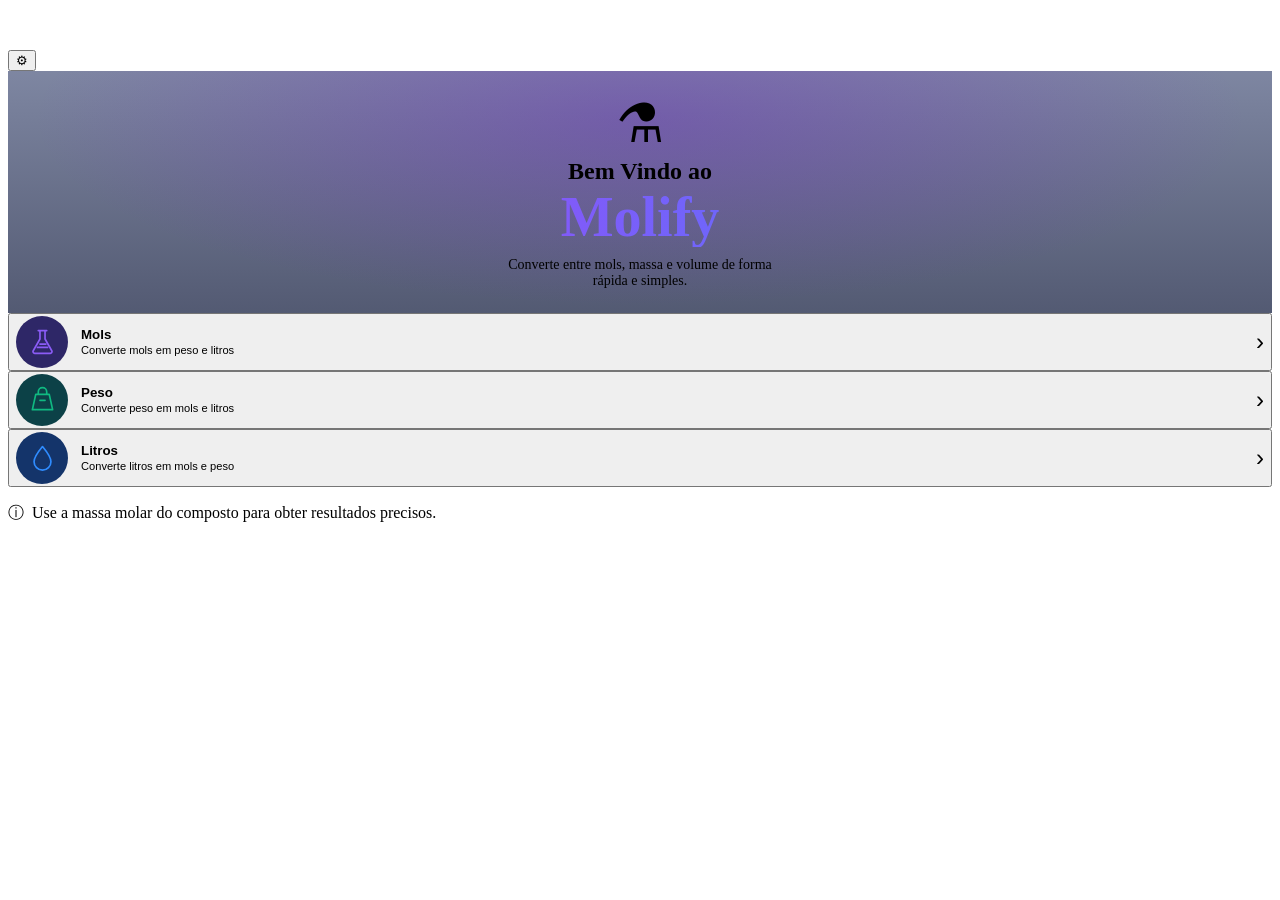
==== volume_molar/index.html @ 455bd603 "iniciando projeto volume molar" ====
<!DOCTYPE html>
<html lang="pt-PT">
<head>
  <meta charset="UTF-8">
  <meta name="viewport" content="width=device-width, initial-scale=1.0">
  <meta name="theme-color" content="#060b1f">
  <title>Molify</title>
  <link rel="stylesheet" href="styles.css">
</head>
<body>
  <!-- O JavaScript desenha aqui os ecrãs: início, cálculo e seleção de compostos. -->
  <main class="app" id="app" data-mode="mols" aria-live="polite"></main>
  <div id="toast" class="note" role="alert" hidden></div>
  <script src="script.js" defer></script>
</body>
</html>
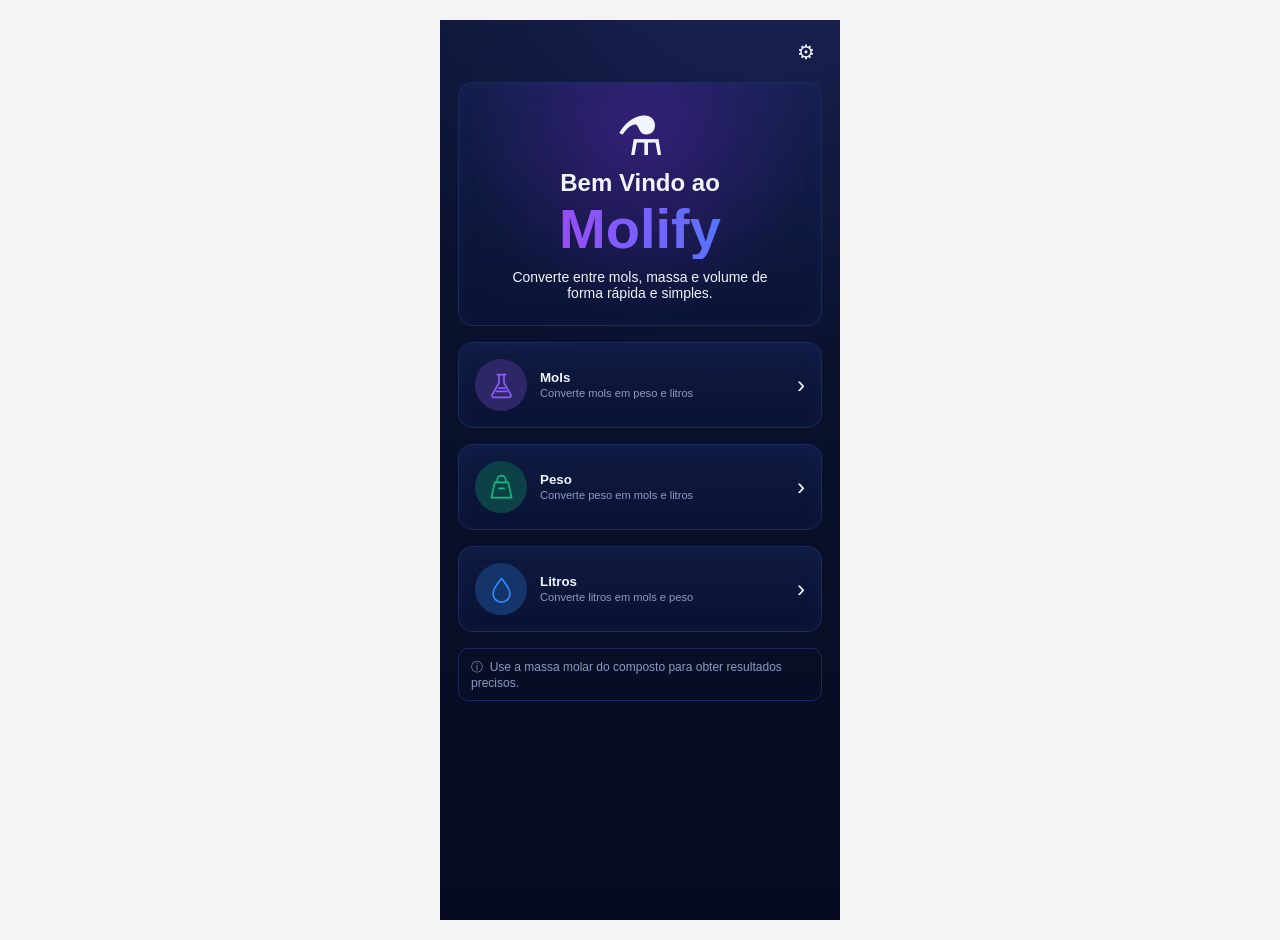
==== commit 10d6f3cc: "Merge remote-tracking branch 'upstream/main'" ====
--- a/volume_molar/index.html
+++ b/volume_molar/index.html
@@ -5,12 +5,12 @@
   <meta name="viewport" content="width=device-width, initial-scale=1.0">
   <meta name="theme-color" content="#060b1f">
   <title>Molify</title>
-  <link rel="stylesheet" href="styles.css">
+  <link rel="stylesheet" href="../style.css">
 </head>
 <body>
   <!-- O JavaScript desenha aqui os ecrãs: início, cálculo e seleção de compostos. -->
   <main class="app" id="app" data-mode="mols" aria-live="polite"></main>
   <div id="toast" class="note" role="alert" hidden></div>
-  <script src="script.js" defer></script>
+  <script type="module" src="script.js"></script>
 </body>
 </html>
--- a/style.css
+++ b/style.css
@@ -0,0 +1,526 @@
+
+* {
+  box-sizing: border-box;
+}
+:root {
+  --bg: #060b1f;
+  --bg-2: #0b1433;
+  --card: #0d1838;
+  --border: #22397a;
+  --border-soft: #1a2a5e;
+  --text: #f1f5ff;
+  --muted: #8d9bc4;
+
+  --mols: #8b5cf6;
+  --peso: #10b981;
+  --litros: #2f8cff;
+
+  --accent: var(--mols);
+  --radius: 14px;
+}
+
+.app[data-mode="mols"]   { --accent: var(--mols); }
+.app[data-mode="peso"]   { --accent: var(--peso); }
+.app[data-mode="litros"] { --accent: var(--litros); }
+
+* { box-sizing: border-box; margin: 0; padding: 0; }
+
+body {
+  min-height: 100vh;
+  display: flex;
+  justify-content: center;
+  background: #02040d;
+  font-family: "Inter", system-ui, -apple-system, "Segoe UI", sans-serif;
+  color: var(--text);
+}
+
+.app {
+  width: 100%;
+  max-width: 400px;
+  min-height: 100vh;
+  padding: 20px 18px 28px;
+  background:
+    radial-gradient(circle at 80% -10%, rgba(99, 102, 241, .18), transparent 45%),
+    linear-gradient(180deg, var(--bg-2), var(--bg));
+}
+
+.header {
+  display: flex;
+  align-items: center;
+  justify-content: space-between;
+  margin-bottom: 18px;
+}
+.header h1 { font-size: 22px; font-weight: 700; }
+.icon-btn {
+  background: none;
+  border: 0;
+  color: var(--text);
+  font-size: 20px;
+  cursor: pointer;
+  width: 32px;
+}
+
+.tabs {
+  display: flex;
+  justify-content: space-around;
+  margin-bottom: 20px;
+}
+.tab {
+  background: none;
+  border: 0;
+  color: var(--muted);
+  display: flex;
+  flex-direction: column;
+  align-items: center;
+  gap: 8px;
+  font-size: 14px;
+  cursor: pointer;
+  padding-bottom: 8px;
+  position: relative;
+  transition: color .2s;
+}
+.tab .circle {
+  width: 56px;
+  height: 56px;
+  border-radius: 50%;
+  display: grid;
+  place-items: center;
+  font-size: 24px;
+  background: color-mix(in srgb, var(--c) 25%, #0a1230);
+  border: 2px solid color-mix(in srgb, var(--c) 60%, transparent);
+  transition: transform .2s, box-shadow .2s, background .2s;
+}
+.tab[data-mode="mols"]   { --c: var(--mols); }
+.tab[data-mode="peso"]   { --c: var(--peso); }
+.tab[data-mode="litros"] { --c: var(--litros); }
+
+.tab.active { color: var(--text); }
+.tab.active .circle {
+  transform: scale(1.12);
+  background: radial-gradient(circle at 30% 25%, color-mix(in srgb, var(--c) 70%, white), var(--c));
+  box-shadow: 0 0 22px color-mix(in srgb, var(--c) 70%, transparent);
+}
+.tab.active::after {
+  content: "";
+  position: absolute;
+  bottom: 0;
+  width: 70px;
+  height: 3px;
+  border-radius: 3px;
+  background: var(--c);
+}
+
+.card {
+  background: linear-gradient(180deg, rgba(20, 35, 85, .55), rgba(10, 20, 55, .7));
+  border: 1px solid var(--border-soft);
+  border-radius: var(--radius);
+  padding: 16px;
+  margin-bottom: 16px;
+  box-shadow: inset 0 0 20px rgba(60, 90, 200, .08);
+}
+.card h2 { font-size: 15px; font-weight: 600; margin-bottom: 10px; }
+
+.field { margin-bottom: 14px; }
+.field label { display: block; font-size: 14px; font-weight: 600; margin-bottom: 8px; }
+
+.input-wrap {
+  display: flex;
+  align-items: center;
+  gap: 10px;
+  height: 46px;
+  padding: 0 14px;
+  border: 1px solid #3b5bb5;
+  border-radius: 10px;
+  background: rgba(5, 12, 38, .8);
+  transition: border-color .2s, box-shadow .2s;
+}
+.input-wrap:focus-within {
+  border-color: var(--accent);
+  box-shadow: 0 0 0 3px color-mix(in srgb, var(--accent) 30%, transparent);
+}
+.input-wrap .ico { color: var(--accent); font-size: 18px; }
+.input-wrap input {
+  flex: 1;
+  min-width: 0;
+  background: none;
+  border: 0;
+  outline: 0;
+  color: var(--text);
+  font-size: 16px;
+}
+.input-wrap input::placeholder { color: #5f6e9c; }
+.input-wrap .unit { color: var(--muted); font-size: 14px; }
+
+.input-wrap select {
+  flex: 1;
+  background: none;
+  border: 0;
+  outline: 0;
+  color: var(--text);
+  font-size: 15px;
+}
+.input-wrap select option { background: #0b1433; }
+
+.hint {
+  display: flex;
+  gap: 8px;
+  align-items: center;
+  font-size: 12px;
+  color: var(--muted);
+}
+.hint::before {
+  content: "i";
+  display: grid;
+  place-items: center;
+  width: 16px;
+  height: 16px;
+  border-radius: 50%;
+  background: #3b82f6;
+  color: #fff;
+  font-size: 11px;
+  font-weight: 700;
+  flex-shrink: 0;
+}
+.hintbtn {
+  background: none;
+  border: 0;
+  color: #5f6e9c;
+  font-size: 12px;
+}
+.btn {
+  width: 100%;
+  height: 48px;
+  margin-top: 14px;
+  border: 0;
+  border-radius: 12px;
+  font-size: 16px;
+  font-weight: 600;
+  color: #fff;
+  cursor: pointer;
+  background: linear-gradient(180deg,
+    color-mix(in srgb, var(--accent) 80%, white),
+    var(--accent));
+  box-shadow: 0 6px 20px color-mix(in srgb, var(--accent) 45%, transparent);
+  transition: transform .1s, filter .2s;
+}
+.btn:hover  { filter: brightness(1.1); }
+.btn:active { transform: scale(.98); }
+
+.results {
+  display: grid;
+  grid-template-columns: 1fr 1fr;
+  gap: 12px;
+}
+.result {
+  border: 1px solid var(--border);
+  border-radius: 12px;
+  padding: 12px;
+  background: rgba(5, 12, 38, .6);
+  text-align: center;
+}
+.result .label { font-size: 12px; color: var(--muted); margin-bottom: 8px; }
+.result .value { font-size: 22px; font-weight: 700; color: var(--text); }
+.result .value small { font-size: 14px; font-weight: 500; color: var(--muted); }
+
+.note {
+  margin-top: 12px;
+  padding: 10px 12px;
+  border: 1px solid var(--border-soft);
+  border-radius: 10px;
+  font-size: 12px;
+  color: var(--muted);
+}
+
+body {
+  margin: 0;
+  min-height: 100vh;
+  padding: 20px 0;
+  font-family: Arial, sans-serif;
+  background: #f4f4f4;
+
+  display: flex;
+  flex-direction: column;
+  justify-content: center;
+  align-items: center;
+  margin: 0;
+}
+
+h1.titulo {
+  font-size: 28px;
+  padding: 0 15px;
+  text-align: center;
+}
+
+.home-page {
+  position: relative;
+  isolation: isolate;
+  min-height: 100vh;
+  padding: 28px 16px 16px;
+  color: #e5edf8;
+  background: linear-gradient(145deg, #05080d 0%, #0a111c 52%, #060b12 100%);
+}
+
+.calculator-page {
+  position: relative;
+  isolation: isolate;
+  min-height: 100vh;
+  padding: 24px;
+  color: #e5edf8;
+  background: linear-gradient(145deg, #05080d 0%, #0a111c 52%, #060b12 100%);
+  font-family: "Trebuchet MS", "Segoe UI", sans-serif;
+}
+
+.home-page::before,
+.calculator-page::before {
+  position: fixed;
+  z-index: -1;
+  inset: 0;
+  background-image:
+    linear-gradient(rgba(99, 150, 210, .035) 1px, transparent 1px),
+    linear-gradient(90deg, rgba(99, 150, 210, .035) 1px, transparent 1px);
+  background-size: 44px 44px;
+  content: "";
+  pointer-events: none;
+}
+
+.home-page .titulo {
+  position: relative;
+  margin: 0;
+  padding: 8px 18px 14px;
+  border-radius: 0;
+  color: #e5edf8;
+  background: transparent;
+  font-family: "Trebuchet MS", "Segoe UI", sans-serif;
+  font-size: 25px;
+}
+
+.home-page .titulo::after {
+  display: block;
+  width: 54px;
+  height: 2px;
+  margin: 10px auto 0;
+  background: #4a83c2;
+  content: "";
+}
+
+.home-page .scene {
+  width: min(100%, 440px);
+  height: min(68svh, 540px);
+  min-height: 380px;
+}
+
+.home-page .carousel__cell {
+  width: min(58vw, 250px);
+  aspect-ratio: 0.453;
+  background-size: 100% 100%, cover;
+}
+
+.home-page .buttons button {
+  border-color: rgba(113, 159, 207, .38);
+  background: #10233a;
+  color: #edf5ff;
+}
+
+.home-page .buttons button:hover {
+  background: #17385c;
+}
+
+.calculator-page .btn-voltar {
+  border: 1px solid rgba(113, 159, 207, .38);
+  border-radius: 6px;
+  background: #10233a;
+  color: #edf5ff;
+  font-family: inherit;
+  font-size: 15px;
+  font-weight: 600;
+  transition: background .2s ease, border-color .2s ease;
+}
+
+.calculator-page .btn-voltar:hover {
+  border-color: #5b8fc3;
+  background: #17385c;
+}
+
+.calculator-page .btn-voltar:focus-visible {
+  outline: 2px solid #78a9dc;
+  outline-offset: 3px;
+}
+
+.scene {
+  width: min(100vw, 440px);
+  height: 540px;
+  position: relative;
+  margin: 20px auto 0;
+  perspective: 1600px;
+  flex-shrink: 0;
+  touch-action: pan-y;
+}
+
+.carousel {
+  width: 100%;
+  height: 100%;
+  position: absolute;
+  transform-style: preserve-3d;
+  transition: transform 0.65s cubic-bezier(.2, .75, .25, 1);
+  cursor: grab;
+}
+
+.carousel.is-dragging {
+  cursor: grabbing;
+  transition: none;
+}
+
+.carousel__cell {
+  position: absolute;
+  width: min(64vw, 405px);
+  aspect-ratio: 0.41;
+  left: 50%;
+  top: 50%;
+  transform-style: preserve-3d;
+
+  display: flex;
+  justify-content: center;
+  align-items: center;
+
+  padding: 24px;
+  overflow-wrap: anywhere;
+  text-align: center;
+
+  background-color: #263b38;
+  background-position: center;
+  background-size: 100% 100%, contain;
+  background-repeat: no-repeat;
+  border: 1px solid rgba(255, 255, 255, .55);
+  border-radius: 6px;
+  color: white;
+
+  font-size: 23px;
+  line-height: 1.3;
+  font-weight: bold;
+  text-shadow: 0 2px 12px rgba(0, 0, 0, .9);
+  box-shadow: 0 18px 45px rgba(0, 0, 0, .35);
+
+  cursor: pointer;
+  backface-visibility: hidden;
+  user-select: none;
+  transition: opacity .25s ease, filter .25s ease;
+}
+
+.carousel__cell:hover {
+  filter: brightness(1.12);
+}
+
+.carousel:hover .carousel__cell:not(:hover) {
+  opacity: .58;
+}
+
+.carousel__cell:focus-visible {
+  outline: 3px solid #fff;
+  outline-offset: 4px;
+}
+
+.buttons {
+  display: flex;
+  justify-content: center;
+  gap: 18px;
+  margin: 4px auto 24px;
+}
+
+.buttons button {
+  width: 48px;
+  height: 48px;
+  padding: 0;
+  font-size: 20px;
+  cursor: pointer;
+  border: 1px solid rgba(255, 255, 255, .35);
+  border-radius: 50%;
+  background: #183c3a;
+  color: white;
+  transition: background .2s ease, transform .2s ease;
+}
+
+.buttons button:hover {
+  background: #28645b;
+  transform: scale(1.06);
+}
+
+.buttons button:focus-visible {
+  outline: 3px solid #fff;
+  outline-offset: 3px;
+}
+
+@media (max-height: 680px) {
+  .scene {
+    height: min(69vh, 460px);
+  }
+
+  .carousel__cell {
+    width: min(48vw, 170px);
+  }
+}
+
+.titulo {
+  font-size: 28px;
+  padding: 0 15px;
+  text-align: center;
+  gap: 10px;
+  border-radius: 8px;
+  color: #3372c4;
+  background-color: #dfdede;
+  margin-top: 0;
+}
+
+
+.btn-voltar {
+  position: fixed;
+  top: 20px;
+  left: 20px;
+
+  padding: 12px 18px;
+  border: none;
+  border-radius: 8px;
+
+  background: #3498db;
+  color: white;
+
+  font-size: 16px;
+  cursor: pointer;
+  transition: background 0.2s ease;
+}
+
+.btn-voltar:hover {
+  background: #217dbb;
+}
+
+/* ===== Calculadora estequiométrica (tudo escopado em .estq: não afeta outras páginas) ===== */
+.estq { max-width: 460px; min-height: auto; padding: 64px 0 24px; background: none; }
+.estq summary { cursor: pointer; font-size: 15px; font-weight: 600; }
+.estq details p, .estq details li { margin-top: 8px; font-size: 13px; line-height: 1.5; color: var(--muted); }
+.estq details ol { padding-left: 18px; }
+.estq code { padding: 2px 6px; border-radius: 6px; background: rgba(255,255,255,.08); color: var(--text); }
+.estq .hint { margin-top: 6px; }
+.estq .btn.sec { background: none; border: 1px solid var(--border); box-shadow: none; margin-top: 10px; }
+.estq .final { grid-column: 1 / -1; border-color: var(--accent); }
+.estq .final .value { font-size: 30px; color: var(--accent); }
+.estq .result .value { font-size: 18px; }
+.estq .erro { border-color: #ef4444; color: #fca5a5; }
+.estq pre { margin-top: 10px; white-space: pre-wrap; font: 13px/1.6 ui-monospace, Consolas, monospace; color: var(--text); }
+.estq footer { text-align: center; }
+.estq footer .hint { justify-content: center; }
+@media (max-width: 380px) { .estq .results { grid-template-columns: 1fr; } }
+
+@media (width >= 900px) {
+  .home-page .buttons {
+    gap: 18px;
+  }
+}
+
+@media (width < 900px) {
+  .home-page .scene {
+    width: min(100%, 440px);
+  }
+
+  .home-page .buttons {
+    gap: 18px;
+  }
+}
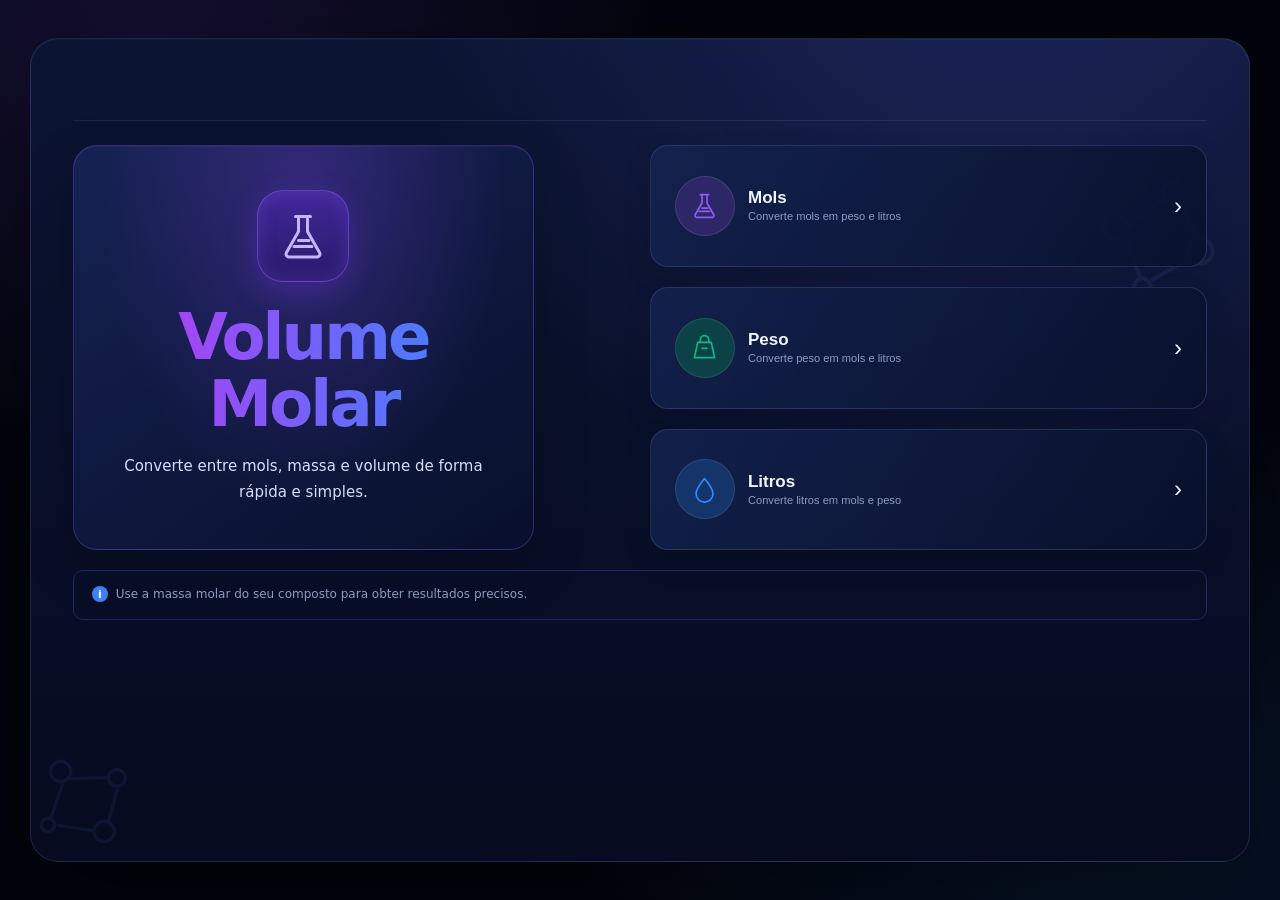
==== commit f621829a: "style: remove padding from body for consistent layout; update stylesheet link in index.html" ====
--- a/volume_molar/index.html
+++ b/volume_molar/index.html
@@ -5,7 +5,7 @@
   <meta name="viewport" content="width=device-width, initial-scale=1.0">
   <meta name="theme-color" content="#060b1f">
   <title>Molify</title>
-  <link rel="stylesheet" href="../style.css">
+  <link rel="stylesheet" href="style.css">
 </head>
 <body>
   <!-- O JavaScript desenha aqui os ecrãs: início, cálculo e seleção de compostos. -->
--- a/volume_molar/style.css
+++ b/volume_molar/style.css
@@ -0,0 +1,496 @@
+:root {
+  --bg: #060b1f;
+  --bg-2: #0b1433;
+  --card: #0d1838;
+  --border: #22397a;
+  --border-soft: #1a2a5e;
+  --text: #f1f5ff;
+  --muted: #8d9bc4;
+
+  --mols: #8b5cf6;
+  --peso: #10b981;
+  --litros: #2f8cff;
+
+  --accent: var(--mols);
+  --radius: 14px;
+}
+
+.app[data-mode="mols"]   { --accent: var(--mols); }
+.app[data-mode="peso"]   { --accent: var(--peso); }
+.app[data-mode="litros"] { --accent: var(--litros); }
+
+* { box-sizing: border-box; margin: 0; padding: 0; }
+
+body {
+  min-height: 100vh;
+  display: flex;
+  justify-content: center;
+  background: #02040d;
+  font-family: "Inter", system-ui, -apple-system, "Segoe UI", sans-serif;
+  color: var(--text);
+}
+
+.app {
+  position: relative;
+  overflow: hidden;
+  width: 100%;
+  max-width: 400px;
+  min-height: 100vh;
+  padding: 20px 18px 28px;
+  background:
+    radial-gradient(circle at 80% -10%, rgba(99, 102, 241, .18), transparent 45%),
+    linear-gradient(180deg, var(--bg-2), var(--bg));
+}
+
+.decor {
+  position: absolute;
+  color: #4a63b8;
+  opacity: .45;
+  pointer-events: none;
+  z-index: 0;
+}
+.decor-top    { top: 74px; right: 6px; transform: rotate(-14deg); }
+.decor-bottom { top: 330px; left: -18px; transform: rotate(24deg) scale(.8); opacity: .3; }
+
+.header, .tabs, .card, .note { position: relative; z-index: 1; }
+
+.hero {
+  text-align: center;
+  padding: 26px 16px 24px;
+  background:
+    radial-gradient(ellipse at 50% 18%, rgba(110, 35, 200, .36), transparent 68%),
+    linear-gradient(180deg, rgba(20, 35, 85, .55), rgba(10, 20, 55, .7));
+}
+.hero-icon {
+  width: 86px;
+  height: 86px;
+  margin: 0 auto 14px;
+  border-radius: 22px;
+  display: grid;
+  place-items: center;
+  color: #c4b5fd;
+  background: linear-gradient(180deg, rgba(80, 40, 180, .55), rgba(40, 20, 110, .55));
+  border: 1px solid rgba(139, 92, 246, .55);
+  box-shadow: 0 10px 28px rgba(110, 50, 220, .35), inset 0 0 18px rgba(139, 92, 246, .25);
+}
+.hero-icon svg { width: 46px; height: 46px; }
+.hero-kicker { font-size: 22px; font-weight: 700; margin-bottom: 2px; }
+.hero-title {
+  font-size: 54px;
+  line-height: 1.05;
+  font-weight: 800;
+  background: linear-gradient(90deg, #bb37f4, #3589ff);
+  color: transparent;
+  background-clip: text;
+  -webkit-background-clip: text;
+}
+.hero-sub {
+  max-width: 290px;
+  margin: 12px auto 0;
+  font-size: 14px;
+  color: var(--text);
+}
+.note .info-dot {
+  display: inline-grid;
+  place-items: center;
+  width: 16px;
+  height: 16px;
+  border-radius: 50%;
+  background: #3b82f6;
+  color: #fff;
+  font-size: 11px;
+  font-weight: 700;
+  font-style: normal;
+}
+
+
+.header {
+  display: flex;
+  align-items: center;
+  justify-content: space-between;
+  margin-bottom: 18px;
+}
+.header h1 { font-size: 22px; font-weight: 700; }
+.icon-btn {
+  background: none;
+  border: 0;
+  color: var(--text);
+  font-size: 20px;
+  cursor: pointer;
+  width: 32px;
+}
+
+.tabs {
+  display: flex;
+  justify-content: space-around;
+  margin-bottom: 20px;
+}
+.tab {
+  background: none;
+  border: 0;
+  color: var(--muted);
+  display: flex;
+  flex-direction: column;
+  align-items: center;
+  gap: 8px;
+  font-size: 14px;
+  cursor: pointer;
+  padding-bottom: 8px;
+  position: relative;
+  transition: color .2s;
+}
+.tab .circle {
+  width: 56px;
+  height: 56px;
+  border-radius: 50%;
+  display: grid;
+  place-items: center;
+  font-size: 24px;
+  background: color-mix(in srgb, var(--c) 25%, #0a1230);
+  border: 2px solid color-mix(in srgb, var(--c) 60%, transparent);
+  transition: transform .2s, box-shadow .2s, background .2s;
+}
+.tab[data-mode="mols"]   { --c: var(--mols); }
+.tab[data-mode="peso"]   { --c: var(--peso); }
+.tab[data-mode="litros"] { --c: var(--litros); }
+
+.tab.active { color: var(--text); }
+.tab.active .circle {
+  transform: scale(1.12);
+  background: radial-gradient(circle at 30% 25%, color-mix(in srgb, var(--c) 70%, white), var(--c));
+  box-shadow: 0 0 22px color-mix(in srgb, var(--c) 70%, transparent);
+}
+.tab.active::after {
+  content: "";
+  position: absolute;
+  bottom: 0;
+  width: 70px;
+  height: 3px;
+  border-radius: 3px;
+  background: var(--c);
+}
+
+.card {
+  background: linear-gradient(180deg, rgba(20, 35, 85, .55), rgba(10, 20, 55, .7));
+  border: 1px solid var(--border-soft);
+  border-radius: var(--radius);
+  padding: 16px;
+  margin-bottom: 16px;
+  box-shadow: inset 0 0 20px rgba(60, 90, 200, .08);
+}
+.card h2 { font-size: 15px; font-weight: 600; margin-bottom: 10px; }
+
+.field { margin-bottom: 14px; }
+.field label { display: block; font-size: 14px; font-weight: 600; margin-bottom: 8px; }
+
+.input-wrap {
+  display: flex;
+  align-items: center;
+  gap: 10px;
+  height: 46px;
+  padding: 0 14px;
+  border: 1px solid #3b5bb5;
+  border-radius: 10px;
+  background: rgba(5, 12, 38, .8);
+  transition: border-color .2s, box-shadow .2s;
+}
+.input-wrap:focus-within {
+  border-color: var(--accent);
+  box-shadow: 0 0 0 3px color-mix(in srgb, var(--accent) 30%, transparent);
+}
+.input-wrap .ico { color: var(--accent); font-size: 18px; }
+.input-wrap input {
+  flex: 1;
+  min-width: 0;
+  background: none;
+  border: 0;
+  outline: 0;
+  color: var(--text);
+  font-size: 16px;
+}
+.input-wrap input::placeholder { color: #5f6e9c; }
+.input-wrap .unit { color: var(--muted); font-size: 14px; }
+
+.input-wrap select {
+  flex: 1;
+  background: none;
+  border: 0;
+  outline: 0;
+  color: var(--text);
+  font-size: 15px;
+}
+.input-wrap select option { background: #0b1433; }
+
+.hint {
+  display: flex;
+  gap: 8px;
+  align-items: center;
+  font-size: 12px;
+  color: var(--muted);
+}
+.hint::before {
+  content: "i";
+  display: grid;
+  place-items: center;
+  width: 16px;
+  height: 16px;
+  border-radius: 50%;
+  background: #3b82f6;
+  color: #fff;
+  font-size: 11px;
+  font-weight: 700;
+  flex-shrink: 0;
+}
+
+.btn {
+  width: 100%;
+  height: 48px;
+  margin-top: 14px;
+  border: 0;
+  border-radius: 12px;
+  font-size: 16px;
+  font-weight: 600;
+  color: #fff;
+  cursor: pointer;
+  background: linear-gradient(180deg,
+    color-mix(in srgb, var(--accent) 80%, white),
+    var(--accent));
+  box-shadow: 0 6px 20px color-mix(in srgb, var(--accent) 45%, transparent);
+  transition: transform .1s, filter .2s;
+}
+.btn:hover  { filter: brightness(1.1); }
+.btn:active { transform: scale(.98); }
+
+.results {
+  display: grid;
+  grid-template-columns: 1fr 1fr;
+  gap: 12px;
+}
+.result {
+  border: 1px solid var(--border);
+  border-radius: 12px;
+  padding: 12px;
+  background: rgba(5, 12, 38, .6);
+  text-align: center;
+}
+.result .label { font-size: 12px; color: var(--muted); margin-bottom: 8px; }
+.result .value { font-size: 22px; font-weight: 700; color: var(--text); }
+.result .value small { font-size: 14px; font-weight: 500; color: var(--muted); }
+
+.note {
+  margin-top: 12px;
+  padding: 10px 12px;
+  border: 1px solid var(--border-soft);
+  border-radius: 10px;
+  font-size: 12px;
+  color: var(--muted);
+}
+
+.resposta-ia {
+  margin-top: 12px;
+  padding: 12px;
+  border: 1px solid var(--border-soft);
+  border-radius: 10px;
+  background: rgba(5, 12, 38, .6);
+}
+.resposta-ia h2 { font-size: 14px; font-weight: 600; }
+.resposta-ia p {
+  margin-top: 8px;
+  color: var(--text);
+  font-size: 14px;
+  line-height: 1.5;
+  white-space: pre-wrap;
+  overflow-wrap: anywhere;
+}
+
+/* Faz a aplicação ocupar a largura disponível e a altura visível do ecrã. */
+html,
+body {
+  width: 100%;
+  min-height: 100%;
+}
+
+body {
+  min-height: 100vh;
+  min-height: 100dvh;
+  justify-content: stretch;
+}
+
+.app {
+  width: 100%;
+  max-width: none;
+  min-height: 100vh;
+  min-height: 100dvh;
+}
+
+/* Exemplos clicáveis de compostos na calculadora. */
+.hint {
+  flex-wrap: wrap;
+  line-height: 1.6;
+}
+.hint button {
+  appearance: none;
+  border: 1px solid rgba(139, 92, 246, .42);
+  border-radius: 999px;
+  padding: 5px 9px;
+  background: rgba(139, 92, 246, .12);
+  color: #d8c8ff;
+  font: inherit;
+  font-size: 12px;
+  line-height: 1.35;
+  cursor: pointer;
+  transition: background .18s, border-color .18s, transform .18s;
+}
+.hint button:hover {
+  background: rgba(139, 92, 246, .24);
+  border-color: #a78bfa;
+}
+.hint button:active {
+  transform: scale(.97);
+}
+.hint button:focus-visible {
+  outline: 2px solid #c4b5fd;
+  outline-offset: 2px;
+}
+
+
+/* Desktop: composição própria para ecrãs largos; as regras móveis acima mantêm-se. */
+.header-spacer {
+  display: block;
+  width: 32px;
+  height: 1px;
+}
+
+@media (min-width: 800px) {
+  body {
+    justify-content: center;
+    padding: 38px 30px;
+    background:
+      radial-gradient(ellipse at 12% 8%, rgba(103, 66, 210, .2), transparent 32%),
+      radial-gradient(ellipse at 88% 90%, rgba(30, 108, 194, .17), transparent 35%),
+      #02040d;
+  }
+
+  .app {
+    width: min(100%, 1320px);
+    min-height: calc(100vh - 76px);
+    min-height: calc(100dvh - 76px);
+    padding: 30px 42px 38px;
+    overflow: hidden;
+    border: 1px solid rgba(115, 136, 204, .2);
+    border-radius: 28px;
+    box-shadow: 0 30px 100px rgba(0, 0, 0, .48), inset 0 1px rgba(255,255,255,.035);
+    display: grid;
+    grid-template-columns: repeat(12, minmax(0, 1fr));
+    grid-auto-rows: min-content;
+    align-content: start;
+    align-items: stretch;
+    gap: 20px;
+  }
+
+  .header {
+    grid-column: 1 / -1;
+    margin: 0 0 4px;
+    padding: 0 2px 20px;
+    border-bottom: 1px solid rgba(141, 155, 196, .15);
+  }
+  .header h1 { font-size: 26px; letter-spacing: -.025em; }
+  .icon-btn { font-size: 27px; }
+
+  .decor-top { top: 168px; right: 56px; transform: rotate(-14deg) scale(1.8); opacity: .15; }
+  .decor-bottom { top: auto; bottom: 18px; left: 12px; transform: rotate(24deg) scale(1.5); opacity: .12; }
+
+  /* Ecrã inicial: hero editorial à esquerda e atalhos claros à direita. */
+  .app:has(> .hero) > section.hero {
+    grid-column: 1 / span 5;
+    grid-row: 2 / span 3;
+    min-height: 100%;
+    margin: 0;
+    padding: 44px 36px;
+    border: 1px solid rgba(139, 92, 246, .3);
+    border-radius: 24px;
+    display: flex;
+    flex-direction: column;
+    align-items: center;
+    justify-content: center;
+    background:
+      radial-gradient(ellipse at 50% 12%, rgba(119, 64, 217, .34), transparent 62%),
+      linear-gradient(145deg, rgba(24, 37, 89, .86), rgba(8, 16, 44, .94));
+    box-shadow: 0 18px 54px rgba(0, 0, 0, .2), inset 0 1px rgba(255,255,255,.04);
+  }
+  .hero-icon {
+    width: 92px;
+    height: 92px;
+    margin-bottom: 22px;
+    border-radius: 26px;
+  }
+  .hero-icon svg { width: 48px; height: 48px; }
+  .hero-title { font-size: clamp(54px, 5vw, 70px); letter-spacing: -.045em; }
+  .hero-sub { max-width: 360px; margin-top: 16px; font-size: 15px; line-height: 1.7; color: #d5def8; }
+
+  .app:has(> .hero) > button.card {
+    grid-column: 7 / -1;
+    min-height: 112px;
+    margin: 0;
+    padding: 20px 24px;
+    border: 1px solid rgba(90, 113, 183, .3);
+    border-radius: 18px;
+    background: linear-gradient(120deg, rgba(20, 35, 80, .82), rgba(8, 17, 45, .9));
+    box-shadow: 0 12px 30px rgba(0, 0, 0, .12);
+    transition: transform .2s ease, border-color .2s ease, box-shadow .2s ease;
+  }
+  .app:has(> .hero) > button.card:hover {
+    transform: translateX(4px);
+    border-color: rgba(157, 125, 255, .62);
+    box-shadow: 0 16px 36px rgba(0, 0, 0, .25);
+  }
+  .app:has(> .hero) > button.card > span:first-child {
+    width: 60px !important;
+    height: 60px !important;
+    border: 1px solid rgba(255,255,255,.1);
+  }
+  .app:has(> .hero) > button.card b { font-size: 17px; }
+  .app:has(> .hero) > p.note {
+    grid-column: 1 / -1;
+    margin: 0;
+    padding: 14px 18px;
+    background: rgba(8, 15, 39, .66);
+  }
+
+  /* Navegação e calculadora em duas colunas. */
+  .app > .tabs {
+    grid-column: 1 / -1;
+    justify-content: center;
+    gap: 56px;
+    margin: 2px 0 4px;
+  }
+  .tab { gap: 10px; font-size: 14px; }
+  .tab .circle { width: 62px; height: 62px; }
+  .app > section.card {
+    border: 1px solid rgba(90, 113, 183, .28);
+    border-radius: 20px;
+    padding: 28px;
+    background: linear-gradient(155deg, rgba(18, 32, 76, .9), rgba(8, 16, 42, .92));
+    box-shadow: 0 18px 46px rgba(0, 0, 0, .18), inset 0 1px rgba(255,255,255,.025);
+  }
+  .app:not(:has(> .hero)) > section.card:nth-of-type(1) { grid-column: 1 / span 6; }
+  .app:not(:has(> .hero)) > section.card:nth-of-type(2) { grid-column: 7 / -1; }
+  .app:has(#pesquisa) > section.card { grid-column: 1 / -1 !important; }
+  .app > section.card h2 { font-size: 17px; margin-bottom: 16px; }
+  .field { margin-bottom: 20px; }
+  .field label { font-size: 14px; }
+  .input-wrap { height: 54px; }
+  .btn { height: 54px; margin-top: 18px; }
+  .results { gap: 16px; }
+  .result { padding: 20px 14px; border-radius: 14px; }
+  .result .label { font-size: 13px; }
+  .result .value { font-size: 27px; }
+  .note { line-height: 1.6; }
+}
+
+@media (min-width: 800px) and (max-width: 1020px) {
+  .app { padding: 26px; gap: 16px; }
+  .app:has(> .hero) > section.hero { padding: 30px 22px; }
+  .app:has(> .hero) > button.card { padding: 16px; }
+  .app > section.card { padding: 21px; }
+}
